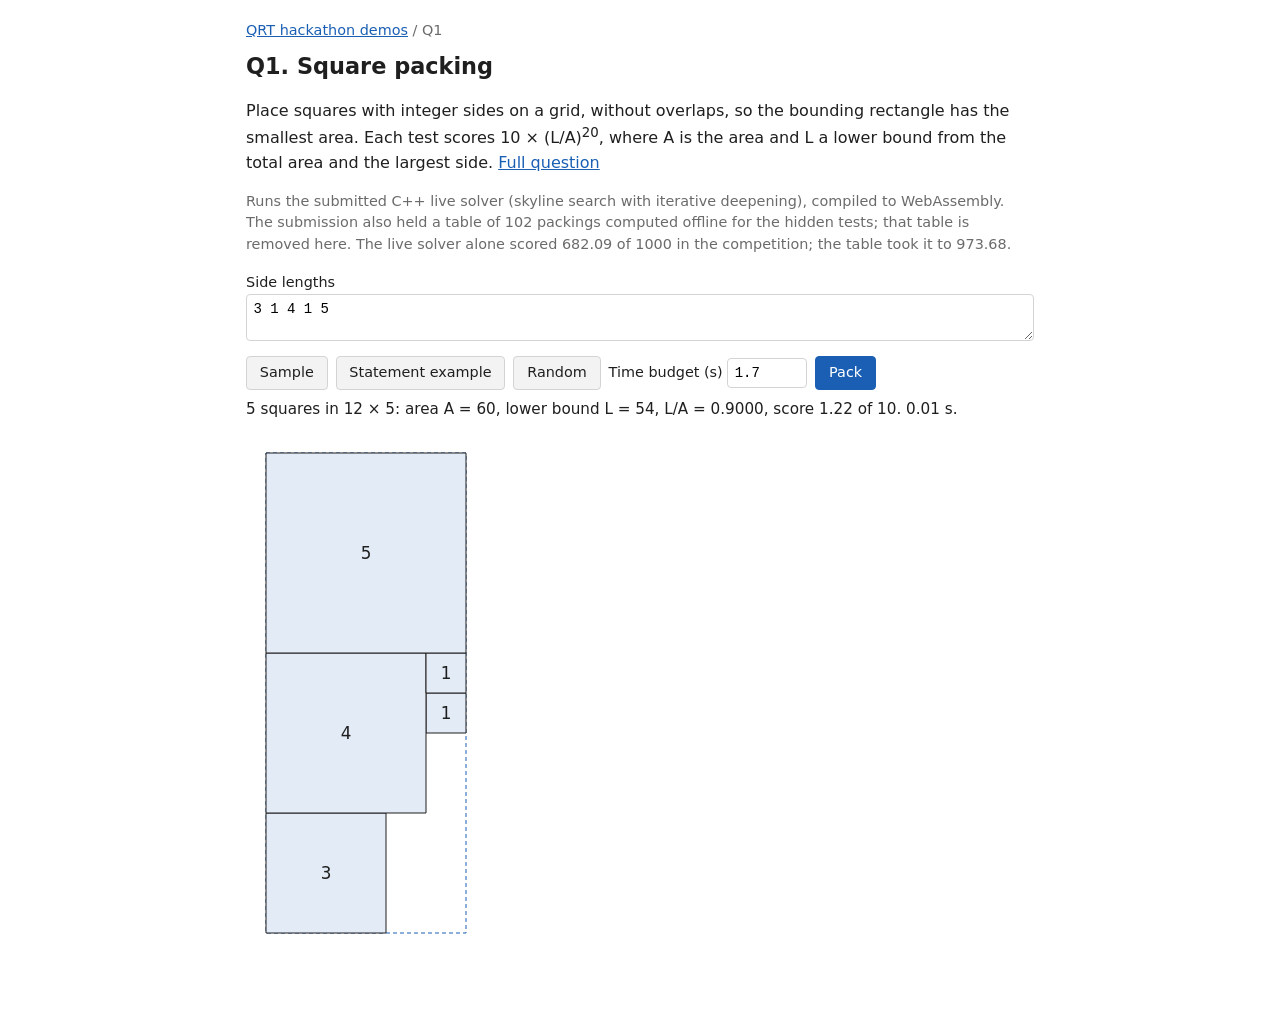
==== docs/q1.html @ 97d213c4 "Add QUESTIONS.md and interactive demos for Q1, Q2, Q4, Q5 (docs/)" ====
<!doctype html>
<html lang="en">
<head>
<meta charset="utf-8">
<meta name="viewport" content="width=device-width, initial-scale=1">
<title>Q1 Square packing</title>
<link rel="stylesheet" href="style.css">
</head>
<body>
<nav><a href="index.html">QRT hackathon demos</a> / Q1</nav>
<h1>Q1. Square packing</h1>
<p>Place squares with integer sides on a grid, without overlaps, so the bounding rectangle has the smallest area.
Each test scores 10 &times; (L/A)<sup>20</sup>, where A is the area and L a lower bound from the total area and the largest side.
<a href="https://github.com/xRyann2255/qrt-hackathon-2026/blob/main/QUESTIONS.md#q1-square-packing">Full question</a></p>
<p class="note">Runs the submitted C++ live solver (skyline search with iterative deepening), compiled to WebAssembly.
The submission also held a table of 102 packings computed offline for the hidden tests; that table is removed here.
The live solver alone scored 682.09 of 1000 in the competition; the table took it to 973.68.</p>

<label for="sides">Side lengths</label>
<textarea id="sides" rows="2">3 1 4 1 5</textarea>
<div class="row">
  <button data-ex="3 1 4 1 5">Sample</button>
  <button data-ex="1 2 3 4">Statement example</button>
  <button id="random">Random</button>
  <label>Time budget (s) <input id="tl" type="number" value="1.7" min="0.1" max="30" step="0.1"></label>
  <button class="go" id="go">Pack</button>
</div>
<div id="status"></div>
<svg id="out" width="0" height="0"></svg>

<script src="app.js"></script>
<script>
function lowerBound(sq) {
  const m = Math.max(...sq), S = sq.reduce((a, s) => a + s * s, 0);
  let best = Infinity;
  for (let W = m; W <= Math.max(m, Math.floor(S / m) + 1); W++) best = Math.min(best, W * Math.max(m, Math.ceil(S / W)));
  return best;
}

function check(sq, pos) {
  if (pos.length !== sq.length || pos.some(p => p.length !== 2 || p.some(v => !Number.isInteger(v) || v < 0))) return 'wrong output';
  for (let i = 0; i < sq.length; i++) for (let j = 0; j < i; j++) {
    const [xi, yi] = pos[i], [xj, yj] = pos[j];
    if (xi < xj + sq[j] && xj < xi + sq[i] && yi < yj + sq[j] && yj < yi + sq[i]) return `squares ${j} and ${i} overlap`;
  }
  return null;
}

function draw(sq, pos) {
  const svg = $('out');
  svg.replaceChildren();
  const H = Math.max(...sq.map((s, i) => pos[i][0] + s)), W = Math.max(...sq.map((s, i) => pos[i][1] + s));
  const scale = Math.min(760 / W, 560 / H, 40);
  svg.setAttribute('viewBox', `-0.5 -0.5 ${W + 1} ${H + 1}`);
  svg.setAttribute('width', (W + 1) * scale);
  svg.setAttribute('height', (H + 1) * scale);
  svgEl('rect', {x: 0, y: 0, width: W, height: H, fill: '#fff', stroke: '#1a5fb4', 'stroke-dasharray': '4 3', 'vector-effect': 'non-scaling-stroke'}, svg);
  sq.forEach((s, i) => {
    const [x, y] = pos[i];  // x grows downward (row), y to the right (column)
    svgEl('rect', {x: y, y: x, width: s, height: s, fill: '#e3ebf6', stroke: '#1f1f1f', 'vector-effect': 'non-scaling-stroke'}, svg);
    if (s * scale >= 14) svgEl('text', {x: y + s / 2, y: x + s / 2, 'font-size': Math.min(s * 0.45, 14 / scale * 1.2), 'text-anchor': 'middle', 'dominant-baseline': 'central', fill: '#1f1f1f'}, svg).textContent = s;
  });
  return [H, W];
}

async function run() {
  const sq = ($('sides').value.match(/\d+/g) || []).map(Number);
  if (!sq.length || sq.length > 60 || sq.some(s => s < 1 || s > 60)) return status('Enter 1 to 60 side lengths, each from 1 to 60.', true);
  status('Packing...');
  try {
    const r = await solve('q1', [sq.length, ...sq].join('\n') + '\n', {TL: String(+$('tl').value || 1.7)});
    const pos = r.out.trim().split('\n').map(l => l.trim().split(/\s+/).map(Number));
    const err = check(sq, pos);
    if (err) return status('Invalid packing: ' + err, true);
    const [H, W] = draw(sq, pos), A = H * W, L = lowerBound(sq), score = (L / A) ** 20;
    status(`${sq.length} squares in ${H} × ${W}: area A = ${A}, lower bound L = ${L}, L/A = ${(L / A).toFixed(4)}, ` +
           `score ${(10 * score).toFixed(2)} of 10. ${(r.ms / 1000).toFixed(2)} s.`);
  } catch (e) { status('Solver error: ' + e.message, true); }
}

document.querySelectorAll('[data-ex]').forEach(b => b.onclick = () => { $('sides').value = b.dataset.ex; run(); });
$('random').onclick = () => {
  const n = 12 + Math.floor(Math.random() * 10);
  $('sides').value = Array.from({length: n}, () => 2 + Math.floor(Math.random() * 20)).join(' ');
  run();
};
$('go').onclick = run;
run();
</script>
</body>
</html>
---- docs/style.css ----
:root { --fg: #1f1f1f; --muted: #6b6b6b; --line: #d4d4d4; --soft: #f3f3f3; --accent: #1a5fb4; }
* { box-sizing: border-box; }
body { margin: 0 auto; max-width: 820px; padding: 1.25rem 1rem 3rem; font: 16px/1.5 system-ui, -apple-system, "Segoe UI", sans-serif; color: var(--fg); }
h1 { font-size: 1.4rem; margin: 0.5rem 0; }
h2 { font-size: 1.1rem; margin: 1.5rem 0 0.5rem; }
a { color: var(--accent); }
nav { font-size: 0.9rem; color: var(--muted); }
p.note { color: var(--muted); font-size: 0.9rem; }
textarea, input { font: 14px ui-monospace, SFMono-Regular, Menlo, monospace; border: 1px solid var(--line); border-radius: 4px; padding: 0.4rem; }
textarea { width: 100%; }
input[type=number] { width: 5rem; }
button { font: inherit; font-size: 0.9rem; padding: 0.35rem 0.8rem; border: 1px solid var(--line); border-radius: 4px; background: var(--soft); color: var(--fg); cursor: pointer; }
button.go { background: var(--accent); border-color: var(--accent); color: #fff; }
.row { display: flex; flex-wrap: wrap; gap: 0.5rem; align-items: center; margin: 0.5rem 0; }
label { font-size: 0.9rem; }
#status { font-size: 0.95rem; min-height: 1.5em; }
#status.err { color: #b00020; }
svg { display: block; max-width: 100%; height: auto; margin: 0.75rem 0; }
pre { font: 13px/1.25 ui-monospace, SFMono-Regular, Menlo, monospace; margin: 0; }
ul.pages { padding-left: 1.2rem; }
ul.pages li { margin: 0.4rem 0; }
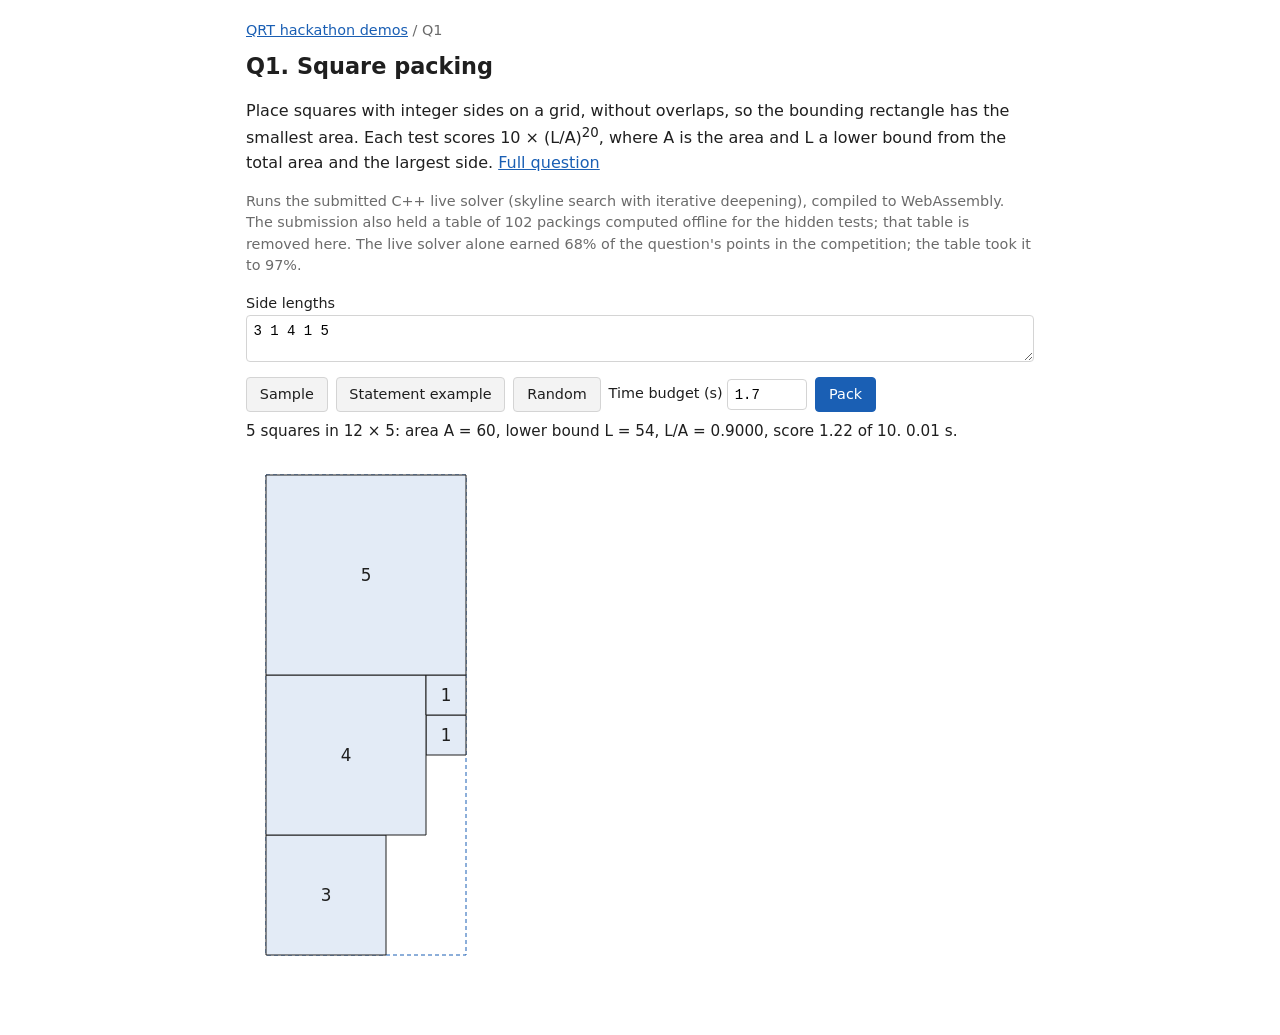
==== commit c6a66f93: "Explain scoring before scores, cut to the main material, drop rule quotes, note perfect Q3 and Q5" ====
--- a/docs/q1.html
+++ b/docs/q1.html
@@ -14,7 +14,7 @@
 <a href="https://github.com/xRyann2255/qrt-hackathon-2026/blob/main/QUESTIONS.md#q1-square-packing">Full question</a></p>
 <p class="note">Runs the submitted C++ live solver (skyline search with iterative deepening), compiled to WebAssembly.
 The submission also held a table of 102 packings computed offline for the hidden tests; that table is removed here.
-The live solver alone scored 682.09 of 1000 in the competition; the table took it to 973.68.</p>
+The live solver alone earned 68% of the question's points in the competition; the table took it to 97%.</p>
 
 <label for="sides">Side lengths</label>
 <textarea id="sides" rows="2">3 1 4 1 5</textarea>
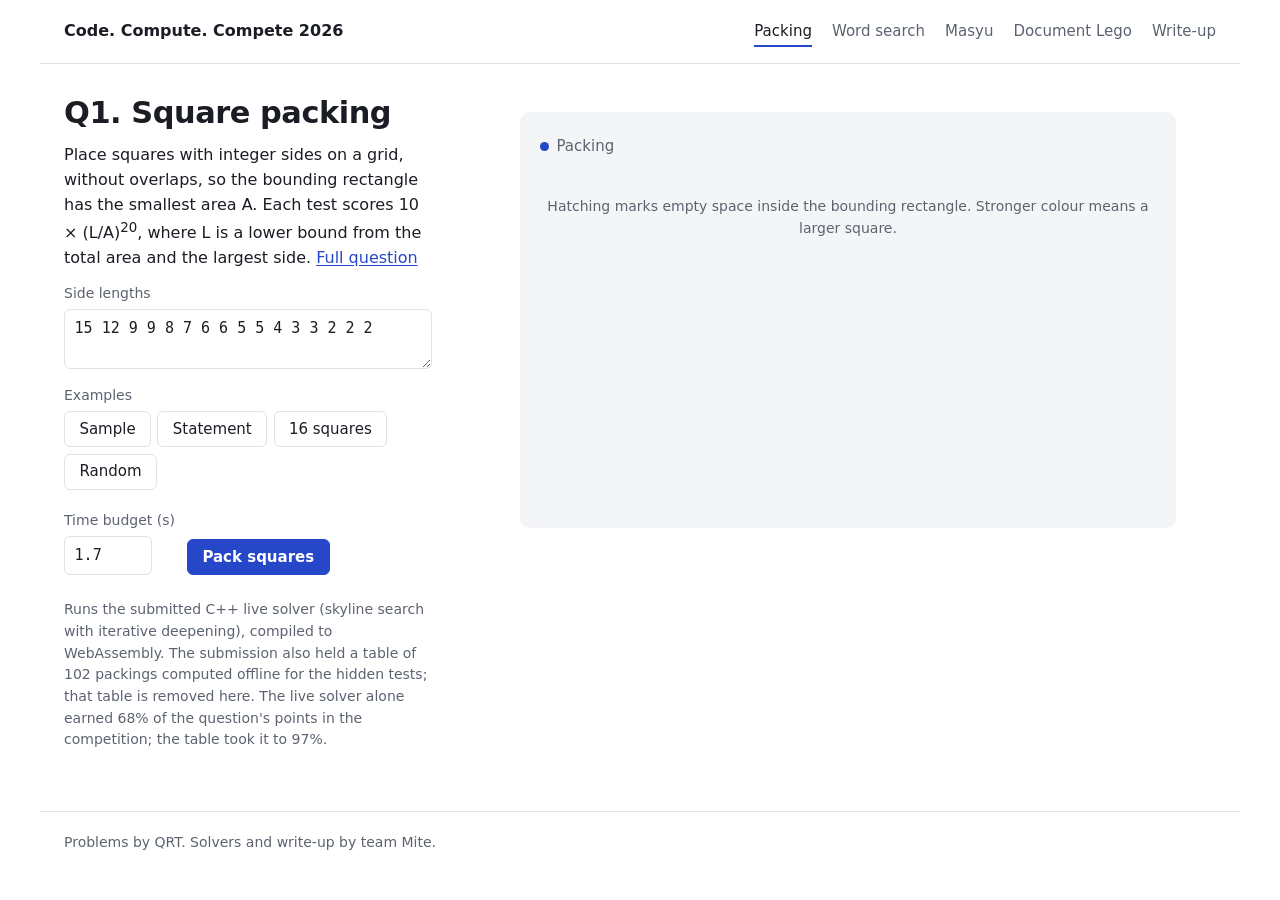
==== commit 47ceb0e4: "Redesign the demo site: shared layout, landing page with scores, animated visualizations, dark mode" ====
--- a/docs/q1.html
+++ b/docs/q1.html
@@ -3,30 +3,59 @@
 <head>
 <meta charset="utf-8">
 <meta name="viewport" content="width=device-width, initial-scale=1">
-<title>Q1 Square packing</title>
+<title>Q1 Square packing: QRT x Imperial hackathon demo</title>
+<link rel="icon" href="data:,">
 <link rel="stylesheet" href="style.css">
+<style>
+  .sq rect { stroke: var(--ink); stroke-width: 1; vector-effect: non-scaling-stroke; }
+  .sq { transition: opacity 0.15s; }
+  .hatch line { stroke: var(--muted); stroke-opacity: 0.5; stroke-width: 1; vector-effect: non-scaling-stroke; }
+  .waste { fill: url(#hatch); }
+  .side { font-variant-numeric: tabular-nums; }
+</style>
 </head>
 <body>
-<nav><a href="index.html">QRT hackathon demos</a> / Q1</nav>
-<h1>Q1. Square packing</h1>
-<p>Place squares with integer sides on a grid, without overlaps, so the bounding rectangle has the smallest area.
-Each test scores 10 &times; (L/A)<sup>20</sup>, where A is the area and L a lower bound from the total area and the largest side.
-<a href="https://github.com/xRyann2255/qrt-hackathon-2026/blob/main/QUESTIONS.md#q1-square-packing">Full question</a></p>
-<p class="note">Runs the submitted C++ live solver (skyline search with iterative deepening), compiled to WebAssembly.
-The submission also held a table of 102 packings computed offline for the hidden tests; that table is removed here.
-The live solver alone earned 68% of the question's points in the competition; the table took it to 97%.</p>
+<header class="site">
+  <a class="home" href="index.html">Code. Compute. Compete 2026</a>
+  <nav><a href="q1.html" aria-current="page">Packing</a><a href="q2.html">Word search</a><a href="q4.html">Masyu</a><a href="q5.html">Document Lego</a>
+    <a href="https://github.com/xRyann2255/qrt-hackathon-2026#readme">Write-up</a></nav>
+</header>
+<main class="demo">
+  <section class="intro">
+    <h1>Q1. Square packing</h1>
+    <p>Place squares with integer sides on a grid, without overlaps, so the bounding rectangle has the smallest area A.
+    Each test scores 10 &times; (L/A)<sup>20</sup>, where L is a lower bound from the total area and the largest side.
+    <a href="https://github.com/xRyann2255/qrt-hackathon-2026/blob/main/QUESTIONS.md#q1-square-packing">Full question</a></p>
+  </section>
 
-<label for="sides">Side lengths</label>
-<textarea id="sides" rows="2">3 1 4 1 5</textarea>
-<div class="row">
-  <button data-ex="3 1 4 1 5">Sample</button>
-  <button data-ex="1 2 3 4">Statement example</button>
-  <button id="random">Random</button>
-  <label>Time budget (s) <input id="tl" type="number" value="1.7" min="0.1" max="30" step="0.1"></label>
-  <button class="go" id="go">Pack</button>
-</div>
-<div id="status"></div>
-<svg id="out" width="0" height="0"></svg>
+  <section class="controls">
+    <div class="field"><label for="sides">Side lengths</label><textarea id="sides" rows="2" spellcheck="false">3 1 4 1 5</textarea></div>
+    <span class="label">Examples</span>
+    <div class="examples">
+      <button data-ex="3 1 4 1 5">Sample</button>
+      <button data-ex="1 2 3 4">Statement</button>
+      <button data-ex="15 12 9 9 8 7 6 6 5 5 4 3 3 2 2 2">16 squares</button>
+      <button id="random">Random</button>
+    </div>
+    <div class="run">
+      <label>Time budget (s) <input id="tl" type="number" value="1.7" min="0.1" max="30" step="0.1"></label>
+      <button class="primary" id="go">Pack squares</button>
+    </div>
+  </section>
+
+  <dl class="metrics" id="metrics"></dl>
+
+  <p class="note">Runs the submitted C++ live solver (skyline search with iterative deepening), compiled to WebAssembly.
+  The submission also held a table of 102 packings computed offline for the hidden tests; that table is removed here.
+  The live solver alone earned 68% of the question's points in the competition; the table took it to 97%.</p>
+
+  <figure class="stage" id="stage" data-state="busy">
+    <div class="stagebar"><p id="status" role="status">Loading the solver</p><button id="skip" hidden>Skip animation</button></div>
+    <svg id="out" width="0" height="0" role="img" aria-label="The packing"></svg>
+    <p class="legend">Hatching marks empty space inside the bounding rectangle. Stronger colour means a larger square.</p>
+  </figure>
+</main>
+<footer><p>Problems by QRT. Solvers and write-up by team Mite.</p></footer>
 
 <script src="app.js"></script>
 <script>
@@ -46,36 +75,61 @@
   return null;
 }
 
-function draw(sq, pos) {
+let last;
+function draw(sq, pos) {  // returns [H, W]; squares start hidden and appear in skyline order
   const svg = $('out');
   svg.replaceChildren();
   const H = Math.max(...sq.map((s, i) => pos[i][0] + s)), W = Math.max(...sq.map((s, i) => pos[i][1] + s));
-  const scale = Math.min(760 / W, 560 / H, 40);
-  svg.setAttribute('viewBox', `-0.5 -0.5 ${W + 1} ${H + 1}`);
-  svg.setAttribute('width', (W + 1) * scale);
-  svg.setAttribute('height', (H + 1) * scale);
-  svgEl('rect', {x: 0, y: 0, width: W, height: H, fill: '#fff', stroke: '#1a5fb4', 'stroke-dasharray': '4 3', 'vector-effect': 'non-scaling-stroke'}, svg);
-  sq.forEach((s, i) => {
-    const [x, y] = pos[i];  // x grows downward (row), y to the right (column)
-    svgEl('rect', {x: y, y: x, width: s, height: s, fill: '#e3ebf6', stroke: '#1f1f1f', 'vector-effect': 'non-scaling-stroke'}, svg);
-    if (s * scale >= 14) svgEl('text', {x: y + s / 2, y: x + s / 2, 'font-size': Math.min(s * 0.45, 14 / scale * 1.2), 'text-anchor': 'middle', 'dominant-baseline': 'central', fill: '#1f1f1f'}, svg).textContent = s;
+  const room = Math.max(240, $('stage').clientWidth - 40);
+  const k = Math.min(48, room / (W + 3), (innerWidth > 900 ? 620 : 520) / (H + 3));  // pixels per unit
+  const m = 28 / k;  // margin for the dimension marks
+  svg.setAttribute('viewBox', `${-m} ${-m} ${W + m * 1.5} ${H + m * 1.5}`);
+  svg.setAttribute('width', (W + m * 1.5) * k);
+  svg.setAttribute('height', (H + m * 1.5) * k);
+  const pat = svgEl('pattern', {id: 'hatch', class: 'hatch', patternUnits: 'userSpaceOnUse', width: 7 / k, height: 7 / k,
+                                patternTransform: 'rotate(45)'}, svgEl('defs', {}, svg));
+  svgEl('line', {x1: 0, y1: 0, x2: 0, y2: 7 / k}, pat);
+  svgEl('rect', {class: 'waste', x: 0, y: 0, width: W, height: H}, svg);
+  const sizes = [...new Set(sq)].sort((a, b) => a - b);
+  const order = sq.map((_, i) => i).sort((a, b) => pos[a][0] - pos[b][0] || pos[a][1] - pos[b][1]);
+  const groups = order.map(i => {
+    const s = sq[i], [x, y] = pos[i], g = svgEl('g', {class: 'sq pending'}, svg);  // x is the row, y the column
+    const t = sizes.length > 1 ? sizes.indexOf(s) / (sizes.length - 1) : 0.5;
+    svgEl('rect', {x: y, y: x, width: s, height: s, style: `fill: color-mix(in oklab, var(--accent) ${Math.round(10 + 32 * t)}%, var(--bg))`}, g);
+    if (s * k >= 18) svgEl('text', {x: y + s / 2, y: x + s / 2, class: 'ink side', 'text-anchor': 'middle', 'dominant-baseline': 'central',
+      'font-size': Math.min(s * 0.42, 13 / k + s * 0.07)}, g).textContent = s;
+    return g;
   });
+  svgEl('rect', {class: 'frame', x: 0, y: 0, width: W, height: H}, svg);
+  // Dimension marks: width above, height on the left
+  const f = 12.5 / k, tick = 5 / k;
+  svgEl('path', {class: 'dim', fill: 'none', d: `M0 ${-m / 2 - tick}v${2 * tick}M0 ${-m / 2}H${W}M${W} ${-m / 2 - tick}v${2 * tick}` +
+                 `M${-m / 2 - tick} 0h${2 * tick}M${-m / 2} 0V${H}M${-m / 2 - tick} ${H}h${2 * tick}`}, svg);
+  for (const [x, y, label, rot] of [[W / 2, -m / 2, W, 0], [-m / 2, H / 2, H, -90]]) {
+    svgEl('text', {x, y, class: 'muted side', 'font-size': f, 'text-anchor': 'middle', 'dominant-baseline': 'central',
+      transform: `rotate(${rot} ${x} ${y})`, 'paint-order': 'stroke', stroke: 'var(--surface)', 'stroke-width': 6 / k}, svg).textContent = label;
+  }
+  const replay = () => { groups.forEach(g => g.classList.add('pending')); play(groups.length, i => groups[i].classList.remove('pending'), replay); };
+  replay();
   return [H, W];
 }
 
 async function run() {
   const sq = ($('sides').value.match(/\d+/g) || []).map(Number);
-  if (!sq.length || sq.length > 60 || sq.some(s => s < 1 || s > 60)) return status('Enter 1 to 60 side lengths, each from 1 to 60.', true);
-  status('Packing...');
+  if (!sq.length || sq.length > 60 || sq.some(s => s < 1 || s > 60)) return status('Enter 1 to 60 side lengths, each from 1 to 60.', 'error');
+  status('Packing', 'busy');
   try {
     const r = await solve('q1', [sq.length, ...sq].join('\n') + '\n', {TL: String(+$('tl').value || 1.7)});
     const pos = r.out.trim().split('\n').map(l => l.trim().split(/\s+/).map(Number));
     const err = check(sq, pos);
-    if (err) return status('Invalid packing: ' + err, true);
-    const [H, W] = draw(sq, pos), A = H * W, L = lowerBound(sq), score = (L / A) ** 20;
-    status(`${sq.length} squares in ${H} × ${W}: area A = ${A}, lower bound L = ${L}, L/A = ${(L / A).toFixed(4)}, ` +
-           `score ${(10 * score).toFixed(2)} of 10. ${(r.ms / 1000).toFixed(2)} s.`);
-  } catch (e) { status('Solver error: ' + e.message, true); }
+    if (err) return status('The solver returned an invalid packing: ' + err + '.', 'error');
+    last = [sq, pos];
+    const [H, W] = draw(sq, pos), A = H * W, L = lowerBound(sq), S = sq.reduce((a, s) => a + s * s, 0);
+    status(A === L ? `Packed ${sq.length} squares at the lower bound.` : `Packed ${sq.length} squares.`);
+    metrics([['Rectangle', `${H} × ${W}`], ['Area A', A], ['Lower bound L', L], ['Empty cells', A - S],
+             ['L / A', (L / A).toFixed(4)], ['Score', `${(10 * (L / A) ** 20).toFixed(2)} of 10`, true],
+             ['Solve time', `${(r.ms / 1000).toFixed(2)} s`]]);
+  } catch (e) { status('The solver stopped: ' + e.message, 'error'); }
 }
 
 document.querySelectorAll('[data-ex]').forEach(b => b.onclick = () => { $('sides').value = b.dataset.ex; run(); });
@@ -85,6 +139,9 @@
   run();
 };
 $('go').onclick = run;
+let width = innerWidth;  // redraw for a new width only; phones resize the height while scrolling
+addEventListener('resize', () => { if (innerWidth !== width && last) { width = innerWidth; draw(...last); } });
+$('sides').value = '15 12 9 9 8 7 6 6 5 5 4 3 3 2 2 2';
 run();
 </script>
 </body>
--- a/docs/style.css
+++ b/docs/style.css
@@ -1,21 +1,99 @@
-:root { --fg: #1f1f1f; --muted: #6b6b6b; --line: #d4d4d4; --soft: #f3f3f3; --accent: #1a5fb4; }
+:root {
+  --bg: #ffffff; --ink: #1a1d24; --muted: #5c6370; --rule: #dfe2e7; --surface: #f4f5f7;
+  --accent: #2747c9; --on-accent: #ffffff; --err: #b42318;
+  --sans: system-ui, -apple-system, "Segoe UI", Roboto, sans-serif;
+  --mono: ui-monospace, "SF Mono", Menlo, Consolas, "DejaVu Sans Mono", monospace;
+  color-scheme: light dark;
+}
+@media (prefers-color-scheme: dark) {
+  :root { --bg: #121418; --ink: #e7e9ee; --muted: #9aa1ad; --rule: #2e333c; --surface: #1b1e24;
+          --accent: #8ea5ff; --on-accent: #121418; --err: #ff8a80; }
+}
 * { box-sizing: border-box; }
-body { margin: 0 auto; max-width: 820px; padding: 1.25rem 1rem 3rem; font: 16px/1.5 system-ui, -apple-system, "Segoe UI", sans-serif; color: var(--fg); }
-h1 { font-size: 1.4rem; margin: 0.5rem 0; }
-h2 { font-size: 1.1rem; margin: 1.5rem 0 0.5rem; }
-a { color: var(--accent); }
-nav { font-size: 0.9rem; color: var(--muted); }
-p.note { color: var(--muted); font-size: 0.9rem; }
-textarea, input { font: 14px ui-monospace, SFMono-Regular, Menlo, monospace; border: 1px solid var(--line); border-radius: 4px; padding: 0.4rem; }
-textarea { width: 100%; }
-input[type=number] { width: 5rem; }
-button { font: inherit; font-size: 0.9rem; padding: 0.35rem 0.8rem; border: 1px solid var(--line); border-radius: 4px; background: var(--soft); color: var(--fg); cursor: pointer; }
-button.go { background: var(--accent); border-color: var(--accent); color: #fff; }
-.row { display: flex; flex-wrap: wrap; gap: 0.5rem; align-items: center; margin: 0.5rem 0; }
-label { font-size: 0.9rem; }
-#status { font-size: 0.95rem; min-height: 1.5em; }
-#status.err { color: #b00020; }
-svg { display: block; max-width: 100%; height: auto; margin: 0.75rem 0; }
-pre { font: 13px/1.25 ui-monospace, SFMono-Regular, Menlo, monospace; margin: 0; }
-ul.pages { padding-left: 1.2rem; }
-ul.pages li { margin: 0.4rem 0; }
+html { -webkit-text-size-adjust: 100%; }
+body { margin: 0; background: var(--bg); color: var(--ink); font: 16px/1.55 var(--sans); }
+a { color: var(--accent); text-underline-offset: 0.15em; }
+:focus-visible { outline: 2px solid var(--accent); outline-offset: 2px; }
+h1, h2 { font-weight: 650; letter-spacing: -0.015em; }
+h1 { font-size: 1.9rem; line-height: 1.15; margin: 0 0 0.75rem; }
+h2 { font-size: 1.15rem; line-height: 1.3; margin: 2rem 0 0.75rem; }
+p { margin: 0 0 0.75rem; max-width: 68ch; }
+.note { font-size: 0.875rem; color: var(--muted); }
+
+/* Header and footer, shared by every page */
+.site { display: flex; flex-wrap: wrap; align-items: baseline; justify-content: space-between; gap: 0.25rem 2rem;
+        max-width: 1200px; margin: 0 auto; padding: 1rem 1.5rem; border-bottom: 1px solid var(--rule); }
+.site .home { color: var(--ink); font-weight: 650; text-decoration: none; }
+.site nav { display: flex; flex-wrap: wrap; gap: 0.25rem 1.25rem; font-size: 0.9375rem; }
+.site nav a { color: var(--muted); text-decoration: none; padding: 0.25rem 0; }
+.site nav a:hover { color: var(--ink); }
+.site nav a[aria-current] { color: var(--ink); box-shadow: inset 0 -2px var(--accent); }
+footer { max-width: 1200px; margin: 3rem auto 0; padding: 1.25rem 1.5rem 2rem; border-top: 1px solid var(--rule);
+         font-size: 0.875rem; color: var(--muted); }
+footer p { margin: 0; }
+main { max-width: 1200px; margin: 0 auto; padding: 2rem 1.5rem 0; }
+
+/* Demo layout: controls on the left, the figure on the right; on a phone the figure comes straight after the intro */
+.demo { display: grid; gap: 0 3rem; grid-template-columns: minmax(0, 23rem) minmax(0, 1fr); align-items: start;
+        grid-template-areas: "intro stage" "controls stage" "metrics stage" "note stage"; grid-template-rows: auto auto auto 1fr; }
+.intro { grid-area: intro; } .controls { grid-area: controls; } .metrics { grid-area: metrics; }
+.demo > .note { grid-area: note; margin-top: 1.5rem; } .stage { grid-area: stage; }
+@media (max-width: 900px) {
+  .demo { grid-template-columns: minmax(0, 1fr); grid-template-areas: "intro" "stage" "metrics" "controls" "note"; grid-template-rows: none; }
+}
+
+/* Controls */
+label, .label { display: block; font-size: 0.875rem; color: var(--muted); margin: 0 0 0.3rem; }
+textarea, input { font: 0.9375rem/1.4 var(--mono); color: var(--ink); background: var(--bg); border: 1px solid var(--rule);
+                  border-radius: 6px; padding: 0.5rem 0.6rem; }
+textarea { width: 100%; resize: vertical; display: block; }
+input[type=number] { width: 5.5rem; }
+textarea:focus, input:focus { border-color: var(--accent); outline: none; box-shadow: 0 0 0 1px var(--accent); }
+button { font: inherit; font-size: 0.9375rem; line-height: 1; min-height: 2.25rem; padding: 0 0.9rem; border-radius: 6px;
+         border: 1px solid var(--rule); background: var(--bg); color: var(--ink); cursor: pointer; }
+button:hover { border-color: var(--muted); }
+button.primary { background: var(--accent); border-color: var(--accent); color: var(--on-accent); font-weight: 600; }
+button.primary:hover { filter: brightness(1.08); }
+button:disabled { opacity: 0.55; cursor: progress; }
+.field { margin: 0 0 1rem; }
+.examples { display: flex; flex-wrap: wrap; gap: 0.4rem; }
+.run { display: flex; flex-wrap: wrap; align-items: end; gap: 0.75rem; margin-top: 1.25rem; }
+.run label { margin: 0; }
+.run label input { margin-top: 0.3rem; display: block; }
+
+/* Results as a short definition list */
+.metrics { display: grid; grid-template-columns: auto 1fr; gap: 0.35rem 1.25rem; margin: 1.5rem 0 1.25rem; padding: 1rem 0 0;
+           border-top: 1px solid var(--rule); font-variant-numeric: tabular-nums; }
+.metrics:empty { display: none; }
+.metrics dt { color: var(--muted); font-size: 0.9375rem; }
+.metrics dd { margin: 0; font-weight: 550; }
+.metrics dd.score { color: var(--accent); }
+
+/* The figure */
+.stage { background: var(--surface); border-radius: 10px; padding: 1rem 1.25rem 1.5rem; min-height: 26rem; }
+.stagebar { display: flex; align-items: center; justify-content: space-between; gap: 1rem; min-height: 2.25rem; margin-bottom: 1rem; }
+#status { font-size: 0.9375rem; color: var(--muted); margin: 0; }
+.stage[data-state=error] #status { color: var(--err); }
+.stage[data-state=busy] #status::before { content: ""; display: inline-block; width: 0.6em; height: 0.6em; margin-right: 0.5em;
+  border-radius: 50%; background: var(--accent); animation: pulse 1s ease-in-out infinite alternate; }
+@keyframes pulse { from { opacity: 0.25; } to { opacity: 1; } }
+#skip { background: transparent; flex: none; }
+.stage svg { display: block; max-width: 100%; height: auto; margin: 0 auto; overflow: visible; }
+.stage[data-state=busy] svg { opacity: 0.35; transition: opacity 0.2s; }
+.legend { font-size: 0.875rem; color: var(--muted); margin: 1rem auto 0; text-align: center; }
+
+/* SVG roles, coloured from the palette so dark mode follows */
+.grid-line { stroke: var(--rule); stroke-width: 1; vector-effect: non-scaling-stroke; }
+.frame { fill: none; stroke: var(--ink); stroke-width: 1.5; vector-effect: non-scaling-stroke; }
+.ink { fill: var(--ink); } .muted { fill: var(--muted); }
+.dim { stroke: var(--muted); stroke-width: 1; vector-effect: non-scaling-stroke; }
+.pending { opacity: 0; }
+
+@media (prefers-reduced-motion: reduce) { * { transition: none !important; animation: none !important; } }
+@media (max-width: 600px) {
+  main { padding: 1.25rem 1rem 0; }
+  .site { padding: 0.75rem 1rem; }
+  h1 { font-size: 1.6rem; }
+  .stage { margin: 0 -1rem; border-radius: 0; padding: 0.75rem 0.75rem 1.25rem; min-height: 0; }
+  footer { padding: 1.25rem 1rem 2rem; }
+}
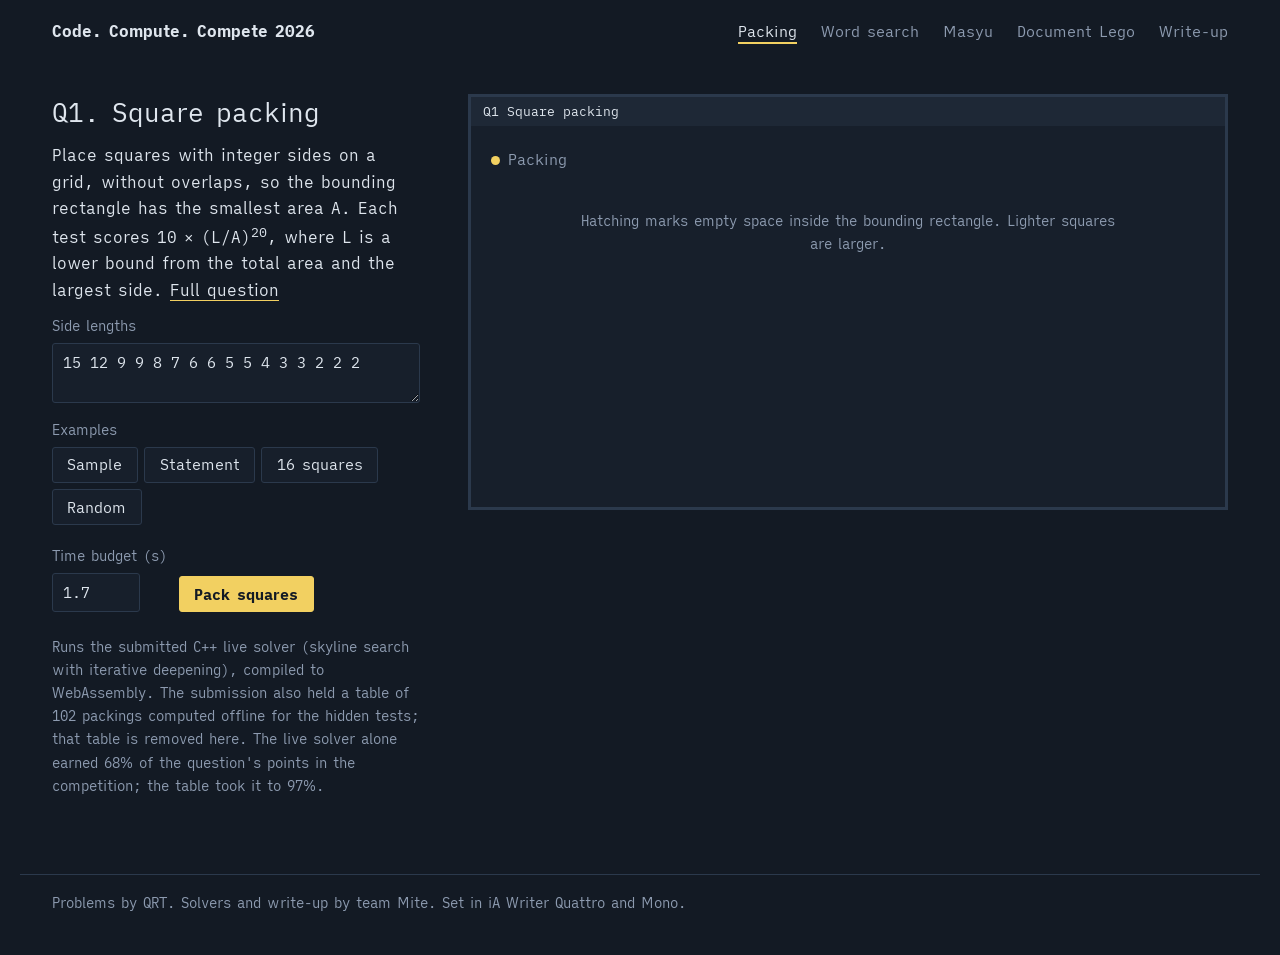
==== commit 761d23de: "Site: apply the iA Writer pane design to every page index.html is the picked landing (variant B). He" ====
--- a/docs/q1.html
+++ b/docs/q1.html
@@ -6,21 +6,14 @@
 <title>Q1 Square packing: QRT x Imperial hackathon demo</title>
 <link rel="icon" href="data:,">
 <link rel="stylesheet" href="style.css">
-<style>
-  .sq rect { stroke: var(--ink); stroke-width: 1; vector-effect: non-scaling-stroke; }
-  .sq { transition: opacity 0.15s; }
-  .hatch line { stroke: var(--muted); stroke-opacity: 0.5; stroke-width: 1; vector-effect: non-scaling-stroke; }
-  .waste { fill: url(#hatch); }
-  .side { font-variant-numeric: tabular-nums; }
-</style>
 </head>
 <body>
-<header class="site">
+<header class="wrap">
   <a class="home" href="index.html">Code. Compute. Compete 2026</a>
   <nav><a href="q1.html" aria-current="page">Packing</a><a href="q2.html">Word search</a><a href="q4.html">Masyu</a><a href="q5.html">Document Lego</a>
     <a href="https://github.com/xRyann2255/qrt-hackathon-2026#readme">Write-up</a></nav>
 </header>
-<main class="demo">
+<main class="wrap demo">
   <section class="intro">
     <h1>Q1. Square packing</h1>
     <p>Place squares with integer sides on a grid, without overlaps, so the bounding rectangle has the smallest area A.
@@ -50,12 +43,13 @@
   The live solver alone earned 68% of the question's points in the competition; the table took it to 97%.</p>
 
   <figure class="stage" id="stage" data-state="busy">
+    <div class="bar"><b>Q1 Square packing</b></div>
     <div class="stagebar"><p id="status" role="status">Loading the solver</p><button id="skip" hidden>Skip animation</button></div>
     <svg id="out" width="0" height="0" role="img" aria-label="The packing"></svg>
-    <p class="legend">Hatching marks empty space inside the bounding rectangle. Stronger colour means a larger square.</p>
+    <p class="legend">Hatching marks empty space inside the bounding rectangle. Lighter squares are larger.</p>
   </figure>
 </main>
-<footer><p>Problems by QRT. Solvers and write-up by team Mite.</p></footer>
+<footer class="wrap">Problems by QRT. Solvers and write-up by team Mite. Set in iA Writer Quattro and Mono.</footer>
 
 <script src="app.js"></script>
 <script>
@@ -95,7 +89,7 @@
   const groups = order.map(i => {
     const s = sq[i], [x, y] = pos[i], g = svgEl('g', {class: 'sq pending'}, svg);  // x is the row, y the column
     const t = sizes.length > 1 ? sizes.indexOf(s) / (sizes.length - 1) : 0.5;
-    svgEl('rect', {x: y, y: x, width: s, height: s, style: `fill: color-mix(in oklab, var(--accent) ${Math.round(10 + 32 * t)}%, var(--bg))`}, g);
+    svgEl('rect', {x: y, y: x, width: s, height: s, style: `fill: color-mix(in oklab, var(--ink) ${Math.round(10 + 32 * t)}%, var(--pane))`}, g);
     if (s * k >= 18) svgEl('text', {x: y + s / 2, y: x + s / 2, class: 'ink side', 'text-anchor': 'middle', 'dominant-baseline': 'central',
       'font-size': Math.min(s * 0.42, 13 / k + s * 0.07)}, g).textContent = s;
     return g;
@@ -107,7 +101,7 @@
                  `M${-m / 2 - tick} 0h${2 * tick}M${-m / 2} 0V${H}M${-m / 2 - tick} ${H}h${2 * tick}`}, svg);
   for (const [x, y, label, rot] of [[W / 2, -m / 2, W, 0], [-m / 2, H / 2, H, -90]]) {
     svgEl('text', {x, y, class: 'muted side', 'font-size': f, 'text-anchor': 'middle', 'dominant-baseline': 'central',
-      transform: `rotate(${rot} ${x} ${y})`, 'paint-order': 'stroke', stroke: 'var(--surface)', 'stroke-width': 6 / k}, svg).textContent = label;
+      transform: `rotate(${rot} ${x} ${y})`, 'paint-order': 'stroke', stroke: 'var(--pane)', 'stroke-width': 6 / k}, svg).textContent = label;
   }
   const replay = () => { groups.forEach(g => g.classList.add('pending')); play(groups.length, i => groups[i].classList.remove('pending'), replay); };
   replay();
--- a/docs/style.css
+++ b/docs/style.css
@@ -1,40 +1,43 @@
+/* iA Writer Quattro and Mono, shipped unmodified under the OFL (see fonts/OFL-iAWriter.md) */
+@font-face { font-family: "iA Writer Quattro"; src: url(fonts/iAWriterQuattroS-Regular.woff2) format("woff2"); font-weight: 400; font-display: swap; }
+@font-face { font-family: "iA Writer Quattro"; src: url(fonts/iAWriterQuattroS-Bold.woff2) format("woff2"); font-weight: 700; font-display: swap; }
+@font-face { font-family: "iA Writer Mono"; src: url(fonts/iAWriterMonoS-Regular.woff2) format("woff2"); font-weight: 400; font-display: swap; }
 :root {
-  --bg: #ffffff; --ink: #1a1d24; --muted: #5c6370; --rule: #dfe2e7; --surface: #f4f5f7;
-  --accent: #2747c9; --on-accent: #ffffff; --err: #b42318;
-  --sans: system-ui, -apple-system, "Segoe UI", Roboto, sans-serif;
-  --mono: ui-monospace, "SF Mono", Menlo, Consolas, "DejaVu Sans Mono", monospace;
-  color-scheme: light dark;
-}
-@media (prefers-color-scheme: dark) {
-  :root { --bg: #121418; --ink: #e7e9ee; --muted: #9aa1ad; --rule: #2e333c; --surface: #1b1e24;
-          --accent: #8ea5ff; --on-accent: #121418; --err: #ff8a80; }
+  --bg: #131a24; --pane: #171f2b; --bar: #1e2836; --ink: #dfe6ee; --muted: #8d9bb0; --rule: #2b394c;
+  --accent: #f2d061; --on-accent: #131a24; --err: #ff8a80;
+  --sans: "iA Writer Quattro", ui-sans-serif, system-ui, sans-serif;
+  --mono: "iA Writer Mono", ui-monospace, Menlo, Consolas, monospace;
+  color-scheme: dark;
 }
 * { box-sizing: border-box; }
 html { -webkit-text-size-adjust: 100%; }
-body { margin: 0; background: var(--bg); color: var(--ink); font: 16px/1.55 var(--sans); }
-a { color: var(--accent); text-underline-offset: 0.15em; }
+body { margin: 0; background: var(--bg); color: var(--ink); font: 16px/1.65 var(--sans); }
+a { color: var(--ink); text-decoration-color: var(--accent); text-decoration-thickness: 1px; text-underline-offset: 0.22em; }
+a:hover { color: var(--accent); }
 :focus-visible { outline: 2px solid var(--accent); outline-offset: 2px; }
-h1, h2 { font-weight: 650; letter-spacing: -0.015em; }
-h1 { font-size: 1.9rem; line-height: 1.15; margin: 0 0 0.75rem; }
-h2 { font-size: 1.15rem; line-height: 1.3; margin: 2rem 0 0.75rem; }
+h1 { font-size: 26px; line-height: 1.4; font-weight: 400; margin: 0 0 0.75rem; }
+h2 { font-size: 16px; font-weight: 700; margin: 2rem 0 0.75rem; }
 p { margin: 0 0 0.75rem; max-width: 68ch; }
-.note { font-size: 0.875rem; color: var(--muted); }
+.note { font-size: 14px; color: var(--muted); }
 
-/* Header and footer, shared by every page */
-.site { display: flex; flex-wrap: wrap; align-items: baseline; justify-content: space-between; gap: 0.25rem 2rem;
-        max-width: 1200px; margin: 0 auto; padding: 1rem 1.5rem; border-bottom: 1px solid var(--rule); }
-.site .home { color: var(--ink); font-weight: 650; text-decoration: none; }
-.site nav { display: flex; flex-wrap: wrap; gap: 0.25rem 1.25rem; font-size: 0.9375rem; }
-.site nav a { color: var(--muted); text-decoration: none; padding: 0.25rem 0; }
-.site nav a:hover { color: var(--ink); }
-.site nav a[aria-current] { color: var(--ink); box-shadow: inset 0 -2px var(--accent); }
-footer { max-width: 1200px; margin: 3rem auto 0; padding: 1.25rem 1.5rem 2rem; border-top: 1px solid var(--rule);
-         font-size: 0.875rem; color: var(--muted); }
-footer p { margin: 0; }
-main { max-width: 1200px; margin: 0 auto; padding: 2rem 1.5rem 0; }
+/* Header, main and footer, shared by every page */
+.wrap { max-width: 1240px; margin-left: auto; margin-right: auto; padding-left: 2rem; padding-right: 2rem; }
+header { display: flex; flex-wrap: wrap; justify-content: space-between; align-items: baseline; gap: 0.25rem 2rem;
+         padding-top: 1.1rem; padding-bottom: 1.1rem; }
+header .home { font-weight: 700; text-decoration: none; }
+header nav { display: flex; flex-wrap: wrap; gap: 0.25rem 1.5rem; font-size: 15px; }
+header nav a { color: var(--muted); text-decoration: none; }
+header nav a:hover, header nav a[aria-current] { color: var(--ink); }
+header nav a[aria-current] { box-shadow: inset 0 -2px var(--accent); }
+footer { margin-top: 4rem; padding-top: 1.1rem; padding-bottom: 2.5rem; border-top: 1px solid var(--rule); font-size: 14px; color: var(--muted); }
+
+/* A terminal pane's title bar: the landing's figures and each demo's figure */
+.bar { display: flex; justify-content: space-between; gap: 1rem; padding: 0.3rem 0.75rem; background: var(--bar);
+       font: 13px/1.5 var(--mono); color: var(--muted); white-space: nowrap; overflow: hidden; }
+.bar b { color: var(--ink); font-weight: 400; }
 
 /* Demo layout: controls on the left, the figure on the right; on a phone the figure comes straight after the intro */
-.demo { display: grid; gap: 0 3rem; grid-template-columns: minmax(0, 23rem) minmax(0, 1fr); align-items: start;
+.demo { display: grid; gap: 0 3rem; grid-template-columns: minmax(0, 23rem) minmax(0, 1fr); align-items: start; margin-top: 2rem;
         grid-template-areas: "intro stage" "controls stage" "metrics stage" "note stage"; grid-template-rows: auto auto auto 1fr; }
 .intro { grid-area: intro; } .controls { grid-area: controls; } .metrics { grid-area: metrics; }
 .demo > .note { grid-area: note; margin-top: 1.5rem; } .stage { grid-area: stage; }
@@ -43,16 +46,16 @@
 }
 
 /* Controls */
-label, .label { display: block; font-size: 0.875rem; color: var(--muted); margin: 0 0 0.3rem; }
-textarea, input { font: 0.9375rem/1.4 var(--mono); color: var(--ink); background: var(--bg); border: 1px solid var(--rule);
-                  border-radius: 6px; padding: 0.5rem 0.6rem; }
+label, .label { display: block; font-size: 14px; color: var(--muted); margin: 0 0 0.3rem; }
+textarea, input { font: 15px/1.4 var(--mono); color: var(--ink); background: var(--pane); border: 1px solid var(--rule);
+                  border-radius: 3px; padding: 0.5rem 0.6rem; }
 textarea { width: 100%; resize: vertical; display: block; }
 input[type=number] { width: 5.5rem; }
 textarea:focus, input:focus { border-color: var(--accent); outline: none; box-shadow: 0 0 0 1px var(--accent); }
-button { font: inherit; font-size: 0.9375rem; line-height: 1; min-height: 2.25rem; padding: 0 0.9rem; border-radius: 6px;
-         border: 1px solid var(--rule); background: var(--bg); color: var(--ink); cursor: pointer; }
+button { font: inherit; font-size: 15px; line-height: 1; min-height: 2.25rem; padding: 0 0.9rem; border-radius: 3px;
+         border: 1px solid var(--rule); background: var(--pane); color: var(--ink); cursor: pointer; }
 button:hover { border-color: var(--muted); }
-button.primary { background: var(--accent); border-color: var(--accent); color: var(--on-accent); font-weight: 600; }
+button.primary { background: var(--accent); border-color: var(--accent); color: var(--on-accent); font-weight: 700; }
 button.primary:hover { filter: brightness(1.08); }
 button:disabled { opacity: 0.55; cursor: progress; }
 .field { margin: 0 0 1rem; }
@@ -63,16 +66,17 @@
 
 /* Results as a short definition list */
 .metrics { display: grid; grid-template-columns: auto 1fr; gap: 0.35rem 1.25rem; margin: 1.5rem 0 1.25rem; padding: 1rem 0 0;
-           border-top: 1px solid var(--rule); font-variant-numeric: tabular-nums; }
+           border-top: 1px solid var(--rule); }
 .metrics:empty { display: none; }
-.metrics dt { color: var(--muted); font-size: 0.9375rem; }
-.metrics dd { margin: 0; font-weight: 550; }
+.metrics dt { color: var(--muted); font-size: 15px; }
+.metrics dd { margin: 0; font: 15px/1.65 var(--mono); }
 .metrics dd.score { color: var(--accent); }
 
-/* The figure */
-.stage { background: var(--surface); border-radius: 10px; padding: 1rem 1.25rem 1.5rem; min-height: 26rem; }
+/* The figure: one pane with a title bar */
+.stage { --pad: 1.25rem; margin: 0; background: var(--pane); border: 3px solid var(--rule); padding: 0 var(--pad) 1.5rem; min-height: 26rem; }
+.stage > .bar { margin: 0 calc(-1 * var(--pad)) 1rem; }
 .stagebar { display: flex; align-items: center; justify-content: space-between; gap: 1rem; min-height: 2.25rem; margin-bottom: 1rem; }
-#status { font-size: 0.9375rem; color: var(--muted); margin: 0; }
+#status { font-size: 15px; color: var(--muted); margin: 0; }
 .stage[data-state=error] #status { color: var(--err); }
 .stage[data-state=busy] #status::before { content: ""; display: inline-block; width: 0.6em; height: 0.6em; margin-right: 0.5em;
   border-radius: 50%; background: var(--accent); animation: pulse 1s ease-in-out infinite alternate; }
@@ -80,20 +84,32 @@
 #skip { background: transparent; flex: none; }
 .stage svg { display: block; max-width: 100%; height: auto; margin: 0 auto; overflow: visible; }
 .stage[data-state=busy] svg { opacity: 0.35; transition: opacity 0.2s; }
-.legend { font-size: 0.875rem; color: var(--muted); margin: 1rem auto 0; text-align: center; }
+.legend { font-size: 14px; color: var(--muted); margin: 1rem auto 0; text-align: center; }
 
-/* SVG roles, coloured from the palette so dark mode follows */
+/* Solver figures, coloured from the palette */
 .grid-line { stroke: var(--rule); stroke-width: 1; vector-effect: non-scaling-stroke; }
 .frame { fill: none; stroke: var(--ink); stroke-width: 1.5; vector-effect: non-scaling-stroke; }
 .ink { fill: var(--ink); } .muted { fill: var(--muted); }
 .dim { stroke: var(--muted); stroke-width: 1; vector-effect: non-scaling-stroke; }
 .pending { opacity: 0; }
+.sq, .letter { transition: opacity 0.15s; }
+.sq rect { stroke: var(--ink); stroke-width: 1; vector-effect: non-scaling-stroke; }
+.side { font-family: var(--mono); }
+.hatch line { stroke: var(--muted); stroke-opacity: 0.5; stroke-width: 1; vector-effect: non-scaling-stroke; }
+.waste { fill: url(#hatch); }
+.letter { font-family: var(--mono); fill: var(--ink); }
+.plain { fill: var(--pane); }
+.shared1 { fill: color-mix(in oklab, var(--ink) 6%, var(--pane)); }
+.shared2 { fill: color-mix(in oklab, var(--ink) 12%, var(--pane)); }
+.capsule { stroke: color-mix(in oklab, var(--accent) 30%, transparent); stroke-linecap: round; fill: none; }
+.wrap-mark, .first { fill: var(--accent); } .first { font-weight: 700; }
+.loop { fill: none; stroke: var(--accent); stroke-linecap: round; stroke-linejoin: round; pointer-events: none; }
+.pearl { stroke: var(--ink); pointer-events: none; } .pearl.B { fill: #000; } .pearl.W { fill: #fff; }
 
 @media (prefers-reduced-motion: reduce) { * { transition: none !important; animation: none !important; } }
 @media (max-width: 600px) {
-  main { padding: 1.25rem 1rem 0; }
-  .site { padding: 0.75rem 1rem; }
-  h1 { font-size: 1.6rem; }
-  .stage { margin: 0 -1rem; border-radius: 0; padding: 0.75rem 0.75rem 1.25rem; min-height: 0; }
-  footer { padding: 1.25rem 1rem 2rem; }
+  .wrap { padding-left: 1rem; padding-right: 1rem; }
+  h1 { font-size: 21px; }
+  .demo { margin-top: 1.25rem; }
+  .stage { --pad: 0.75rem; margin: 0 -1rem; border-width: 3px 0; min-height: 0; }
 }
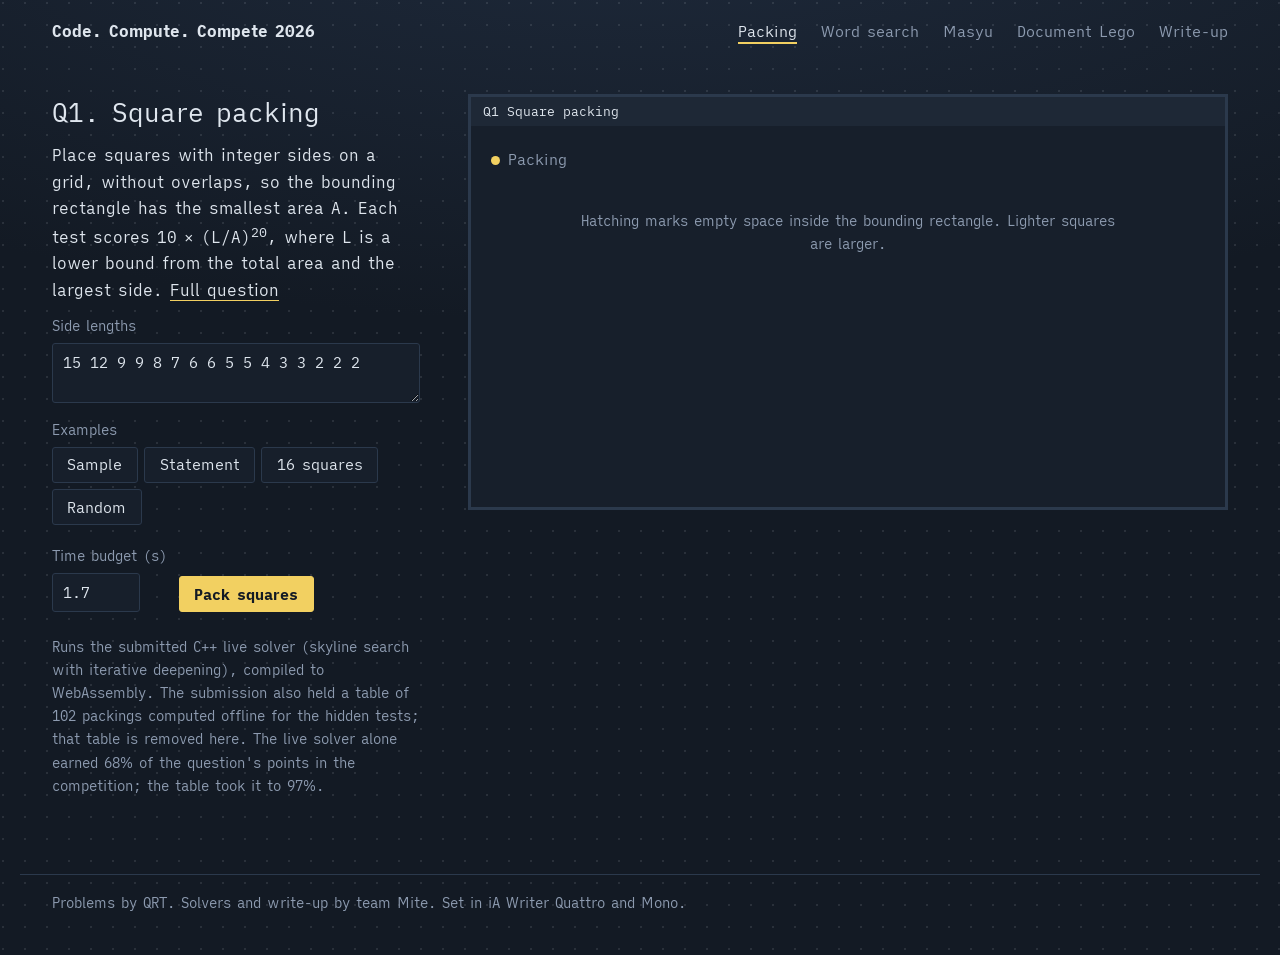
==== commit 538dbe40: "Site: background dots near the cursor light up yellow (glow.js)" ====
--- a/docs/q1.html
+++ b/docs/q1.html
@@ -6,6 +6,7 @@
 <title>Q1 Square packing: QRT x Imperial hackathon demo</title>
 <link rel="icon" href="data:,">
 <link rel="stylesheet" href="style.css">
+<script src="glow.js" defer></script>
 </head>
 <body>
 <header class="wrap">
--- a/docs/style.css
+++ b/docs/style.css
@@ -11,7 +11,17 @@
 }
 * { box-sizing: border-box; }
 html { -webkit-text-size-adjust: 100%; }
-body { margin: 0; background: var(--bg); color: var(--ink); font: 16px/1.65 var(--sans); }
+/* The cursor glow (glow.js): brighter yellow dots over the grid, faded out from the pointer; sits under every pane */
+.glow { position: fixed; left: 0; top: 0; width: 340px; height: 340px; z-index: -1; pointer-events: none; opacity: 0;
+        transition: opacity 0.25s; will-change: transform;
+        background: radial-gradient(circle at 3px 3px, color-mix(in oklab, var(--accent) 85%, transparent) 1.6px, transparent 0) 0 0 / 22px 22px,
+                    linear-gradient(color-mix(in oklab, var(--accent) 5%, transparent), color-mix(in oklab, var(--accent) 5%, transparent));
+        -webkit-mask: radial-gradient(closest-side, #000, transparent); mask: radial-gradient(closest-side, #000, transparent); }
+.glow.on { opacity: 1; }
+/* Background: a faint dot grid, like the puzzle boards, under a soft lighter band at the top */
+body { margin: 0; color: var(--ink); font: 16px/1.65 var(--sans);
+       background: radial-gradient(circle at 3px 3px, color-mix(in oklab, var(--ink) 11%, transparent) 1px, transparent 0) 0 0 / 22px 22px,
+                   radial-gradient(130% 70% at 50% -15%, #1f2b3d, transparent 70%) no-repeat, var(--bg); }
 a { color: var(--ink); text-decoration-color: var(--accent); text-decoration-thickness: 1px; text-underline-offset: 0.22em; }
 a:hover { color: var(--accent); }
 :focus-visible { outline: 2px solid var(--accent); outline-offset: 2px; }
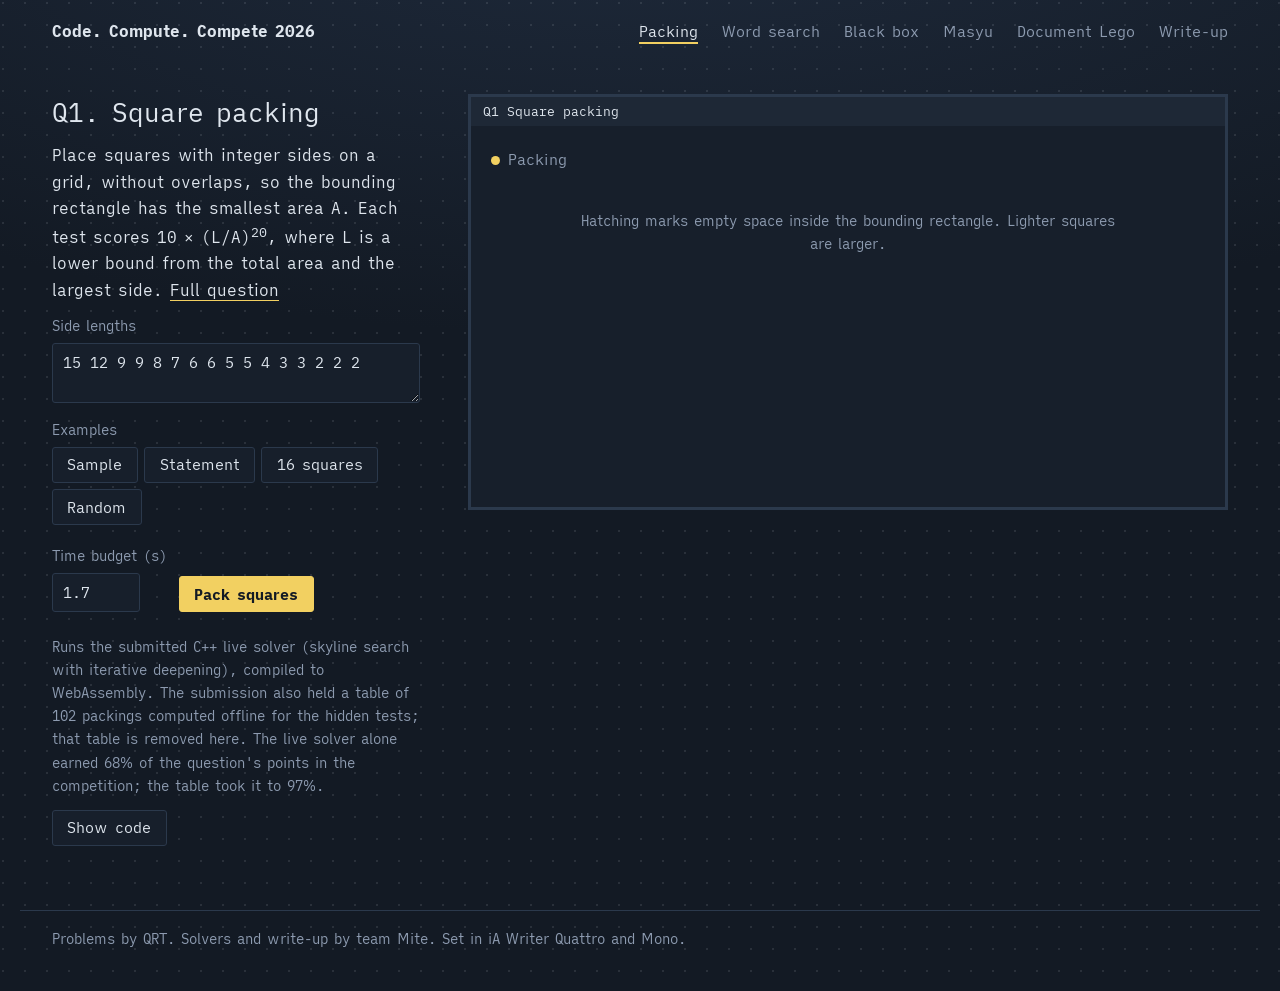
==== commit 1029ddf7: "Site: Show code pane on every question page, and a Q3 page - tools/highlight-code.py runs Pygments o" ====
--- a/docs/q1.html
+++ b/docs/q1.html
@@ -11,7 +11,7 @@
 <body>
 <header class="wrap">
   <a class="home" href="index.html">Code. Compute. Compete 2026</a>
-  <nav><a href="q1.html" aria-current="page">Packing</a><a href="q2.html">Word search</a><a href="q4.html">Masyu</a><a href="q5.html">Document Lego</a>
+  <nav><a href="q1.html" aria-current="page">Packing</a><a href="q2.html">Word search</a><a href="q3.html">Black box</a><a href="q4.html">Masyu</a><a href="q5.html">Document Lego</a>
     <a href="https://github.com/xRyann2255/qrt-hackathon-2026#readme">Write-up</a></nav>
 </header>
 <main class="wrap demo">
@@ -39,9 +39,12 @@
 
   <dl class="metrics" id="metrics"></dl>
 
-  <p class="note">Runs the submitted C++ live solver (skyline search with iterative deepening), compiled to WebAssembly.
-  The submission also held a table of 102 packings computed offline for the hidden tests; that table is removed here.
-  The live solver alone earned 68% of the question's points in the competition; the table took it to 97%.</p>
+  <div class="note">
+    <p>Runs the submitted C++ live solver (skyline search with iterative deepening), compiled to WebAssembly.
+    The submission also held a table of 102 packings computed offline for the hidden tests; that table is removed here.
+    The live solver alone earned 68% of the question's points in the competition; the table took it to 97%.</p>
+    <button id="show-code" aria-controls="code" aria-expanded="false">Show code</button>
+  </div>
 
   <figure class="stage" id="stage" data-state="busy">
     <div class="bar"><b>Q1 Square packing</b></div>
@@ -49,6 +52,10 @@
     <svg id="out" width="0" height="0" role="img" aria-label="The packing"></svg>
     <p class="legend">Hatching marks empty space inside the bounding rectangle. Lighter squares are larger.</p>
   </figure>
+
+  <section class="code" id="code" data-src="solutions/q1/solution.cpp" hidden>
+    <p class="note">The demo above runs this file without its table of 102 packings.</p>
+  </section>
 </main>
 <footer class="wrap">Problems by QRT. Solvers and write-up by team Mite. Set in iA Writer Quattro and Mono.</footer>
 
--- a/docs/style.css
+++ b/docs/style.css
@@ -11,13 +11,8 @@
 }
 * { box-sizing: border-box; }
 html { -webkit-text-size-adjust: 100%; }
-/* The cursor glow (glow.js): brighter yellow dots over the grid, faded out from the pointer; sits under every pane */
-.glow { position: fixed; left: 0; top: 0; width: 340px; height: 340px; z-index: -1; pointer-events: none; opacity: 0;
-        transition: opacity 0.25s; will-change: transform;
-        background: radial-gradient(circle at 3px 3px, color-mix(in oklab, var(--accent) 85%, transparent) 1.6px, transparent 0) 0 0 / 22px 22px,
-                    linear-gradient(color-mix(in oklab, var(--accent) 5%, transparent), color-mix(in oklab, var(--accent) 5%, transparent));
-        -webkit-mask: radial-gradient(closest-side, #000, transparent); mask: radial-gradient(closest-side, #000, transparent); }
-.glow.on { opacity: 1; }
+/* The cursor wake (glow.js): one canvas under every pane */
+.glow { position: fixed; inset: 0; width: 100vw; height: 100vh; z-index: -1; pointer-events: none; }
 /* Background: a faint dot grid, like the puzzle boards, under a soft lighter band at the top */
 body { margin: 0; color: var(--ink); font: 16px/1.65 var(--sans);
        background: radial-gradient(circle at 3px 3px, color-mix(in oklab, var(--ink) 11%, transparent) 1px, transparent 0) 0 0 / 22px 22px,
@@ -116,10 +111,29 @@
 .loop { fill: none; stroke: var(--accent); stroke-linecap: round; stroke-linejoin: round; pointer-events: none; }
 .pearl { stroke: var(--ink); pointer-events: none; } .pearl.B { fill: #000; } .pearl.W { fill: #fff; }
 
+/* Show code (app.js): the submitted file in a pane under the demo, highlighted at build time (tools/highlight-code.py) */
+.code { grid-column: 1 / -1; margin-top: 3rem; background: var(--pane); border: 3px solid var(--rule); }
+.code .bar { flex-wrap: wrap; row-gap: 0; }
+.code .bar span { display: flex; gap: 1.25rem; margin-left: auto; }
+.code .bar button { font: inherit; min-height: 0; padding: 0; border: 0; background: none; color: var(--ink);
+                    text-decoration: underline 1px var(--accent); text-underline-offset: 0.22em; }
+.code .bar button:hover { color: var(--accent); }
+.code > .note { margin: 0; max-width: none; padding: 0.6rem 0.75rem; border-bottom: 1px solid var(--rule); }
+.code pre { margin: 0; max-height: 80vh; overflow: auto; padding: 0.75rem 0.75rem 0.75rem 0; font: 13px/1.6 var(--mono); tab-size: 4;
+            counter-reset: line; }
+/* Line numbers come from CSS, so they are never selected or copied */
+.code pre > [id]::before { counter-increment: line; content: counter(line); display: inline-block; width: 3ch; margin: 0 1.5ch 0 0.75rem;
+                           text-align: right; color: var(--muted); opacity: 0.6; }
+/* Four colours: comments muted, keywords yellow, strings and numbers soft blue, the rest ink */
+.code pre [class^=c] { color: var(--muted); font-style: italic; }
+.code pre [class^=k], .code pre .cp, .code pre .ow { color: var(--accent); font-style: normal; }
+.code pre [class^=s], .code pre [class^=m], .code pre .cpf { color: #9cc4e4; font-style: normal; }
+
 @media (prefers-reduced-motion: reduce) { * { transition: none !important; animation: none !important; } }
 @media (max-width: 600px) {
   .wrap { padding-left: 1rem; padding-right: 1rem; }
   h1 { font-size: 21px; }
   .demo { margin-top: 1.25rem; }
   .stage { --pad: 0.75rem; margin: 0 -1rem; border-width: 3px 0; min-height: 0; }
+  .code { margin-left: -1rem; margin-right: -1rem; border-width: 3px 0; }
 }
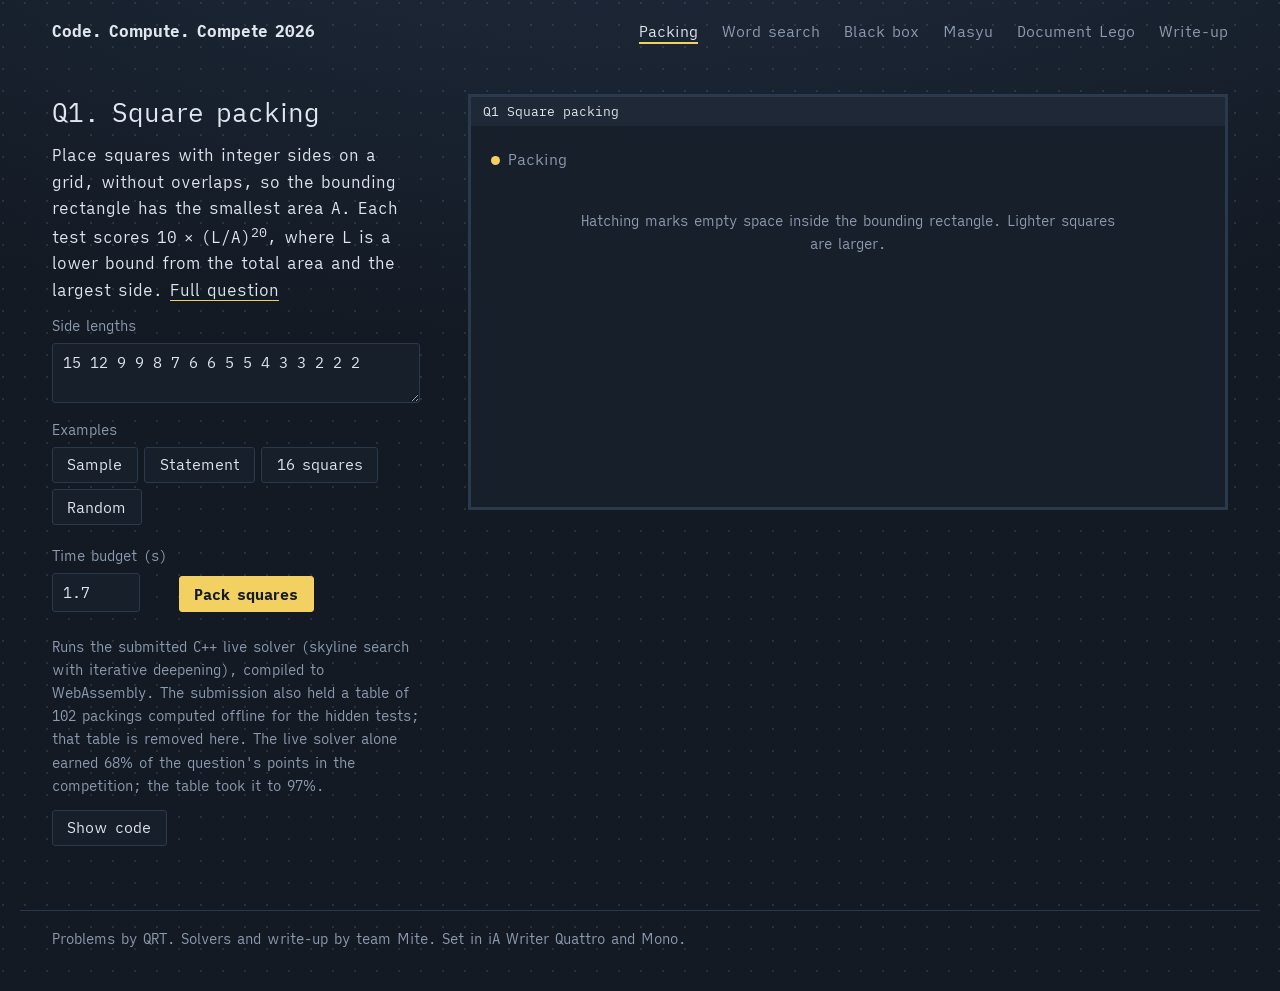
==== commit 38489578: "Show code: say above the Q1, Q2 and Q4 code that it is not optimal, the best found in two hours" ====
--- a/docs/q1.html
+++ b/docs/q1.html
@@ -54,7 +54,8 @@
   </figure>
 
   <section class="code" id="code" data-src="solutions/q1/solution.cpp" hidden>
-    <p class="note">The demo above runs this file without its table of 102 packings.</p>
+    <p class="note">Not optimal: the best Mite came up with in the two hours.<br>
+    The demo above runs this file without its table of 102 packings.</p>
   </section>
 </main>
 <footer class="wrap">Problems by QRT. Solvers and write-up by team Mite. Set in iA Writer Quattro and Mono.</footer>
